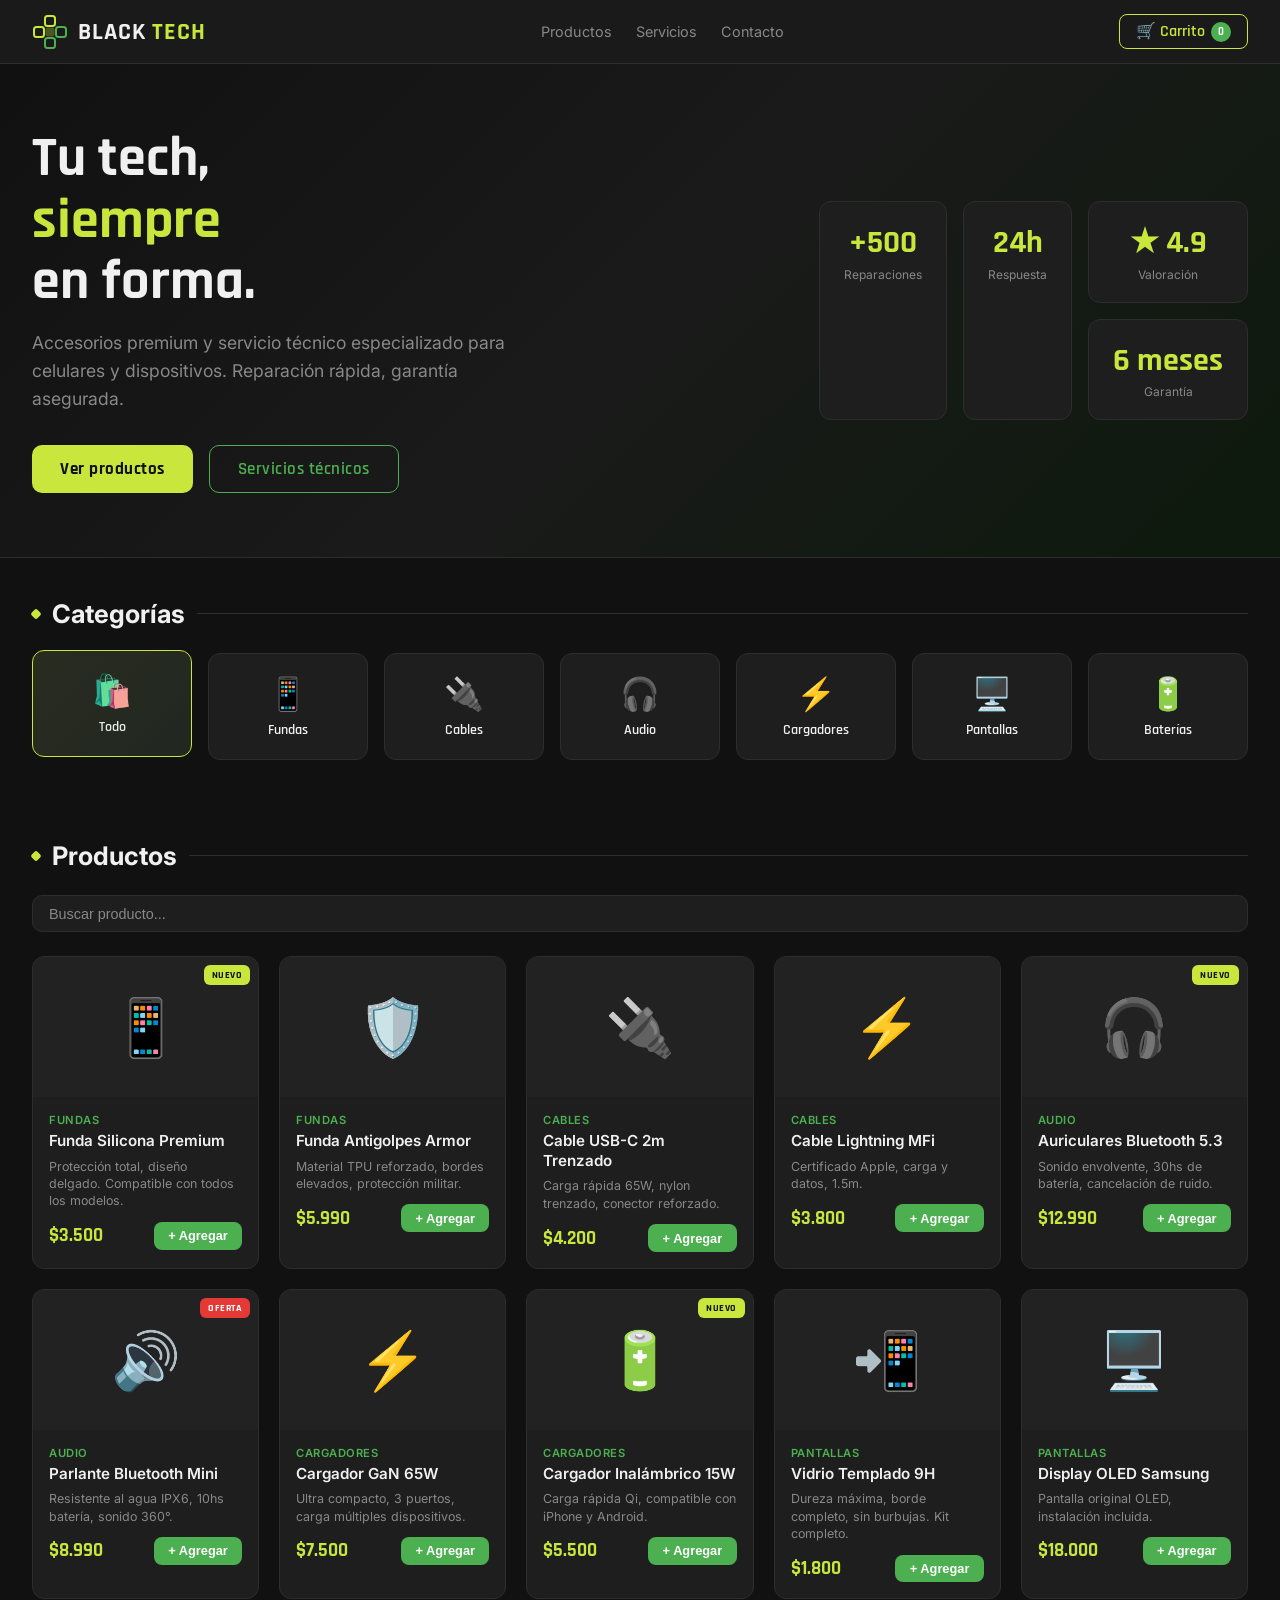
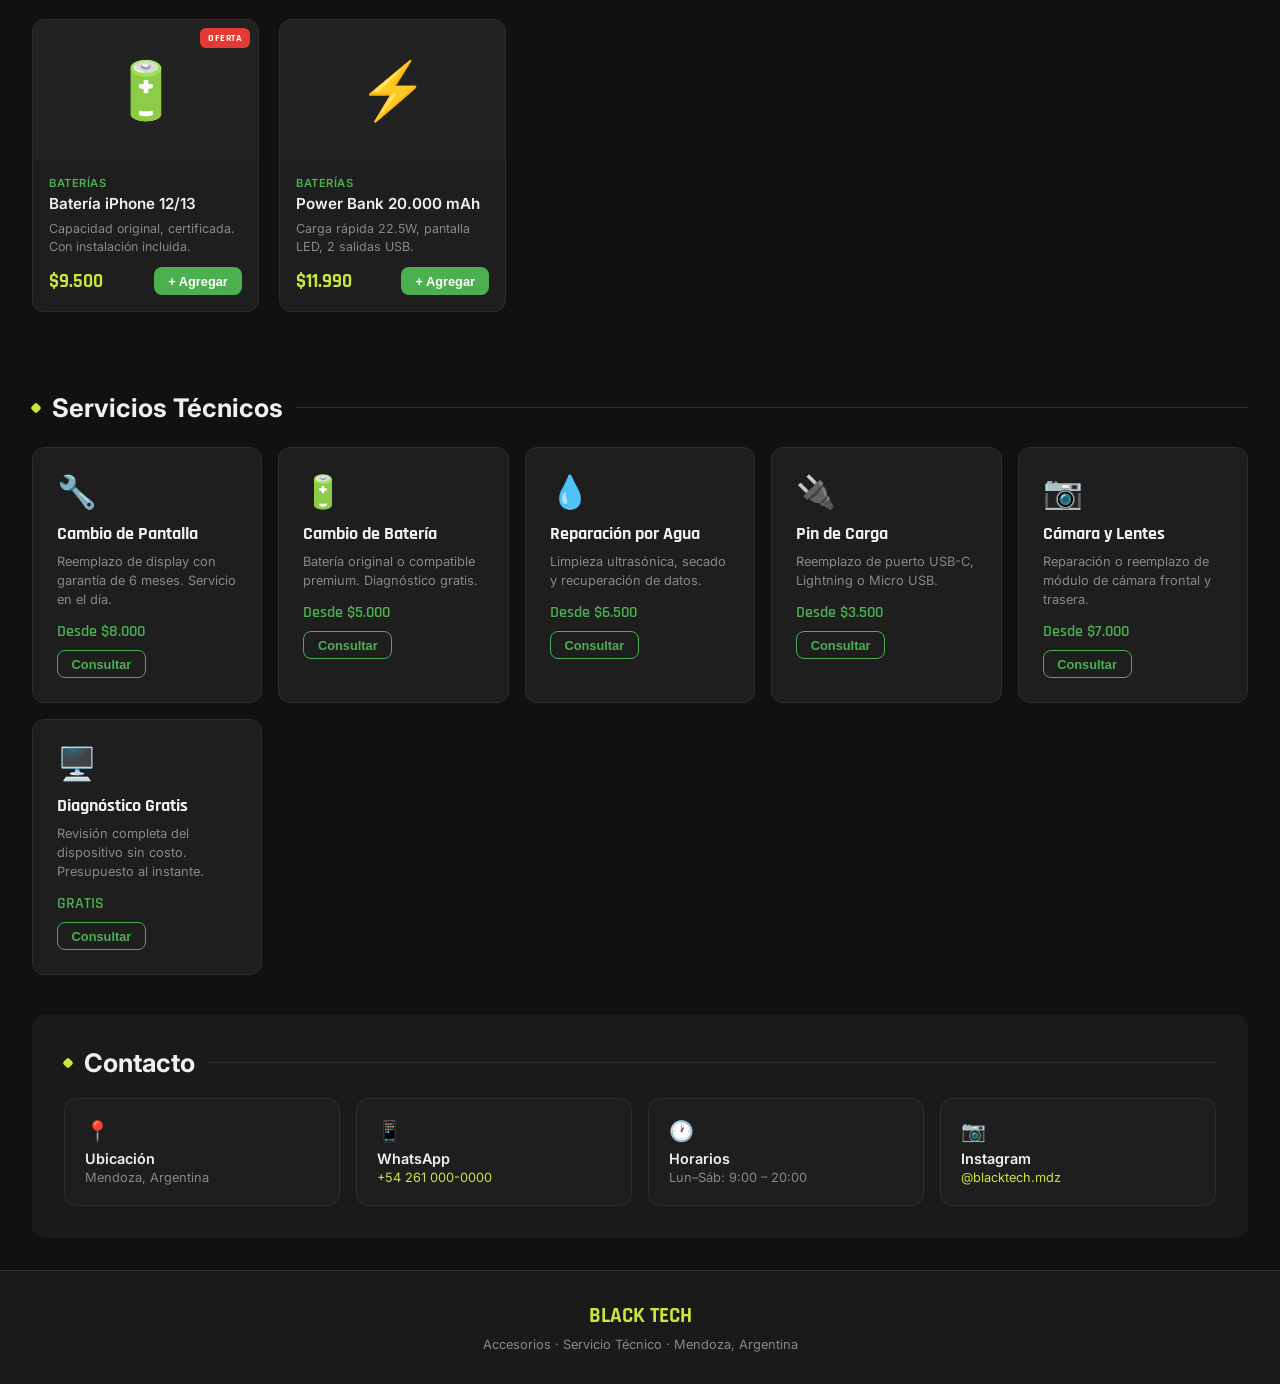
==== blacktech/index.html @ e114f846 "Add files via upload" ====
<!DOCTYPE html>
<html lang="es">
<head>
<meta charset="UTF-8">
<meta name="viewport" content="width=device-width, initial-scale=1.0">
<title>Black Tech</title>
<link href="https://fonts.googleapis.com/css2?family=Rajdhani:wght@500;600;700&family=Inter:wght@400;500;600&display=swap" rel="stylesheet">
<style>
  *{margin:0;padding:0;box-sizing:border-box}
  :root{
    --bg:#111111;
    --bg2:#1a1a1a;
    --bg3:#222222;
    --card:#1e1e1e;
    --border:#2d2d2d;
    --y:#c8e63c;
    --g:#4caf50;
    --gd:#2e7d32;
    --text:#f0f0f0;
    --muted:#888;
    --radius:12px;
  }
  body{background:var(--bg);color:var(--text);font-family:'Inter',sans-serif;min-height:100vh}
  h1,h2,h3,.logo-text{font-family:'Rajdhani',sans-serif}

  /* NAV */
  nav{background:var(--bg2);border-bottom:1px solid var(--border);padding:0 2rem;display:flex;align-items:center;justify-content:space-between;height:64px;position:sticky;top:0;z-index:100}
  .logo{display:flex;align-items:center;gap:10px}
  .logo-icon{width:36px;height:36px}
  .logo-text{font-size:1.5rem;font-weight:700;letter-spacing:1px}
  .logo-text span:first-child{color:var(--text)}
  .logo-text span:last-child{color:var(--y)}
  .nav-links{display:flex;gap:1.5rem}
  .nav-links a{color:var(--muted);text-decoration:none;font-size:.9rem;cursor:pointer;transition:.2s}
  .nav-links a:hover{color:var(--y)}
  .cart-btn{background:none;border:1.5px solid var(--y);color:var(--y);padding:.4rem 1rem;border-radius:8px;cursor:pointer;font-family:'Rajdhani',sans-serif;font-size:1rem;font-weight:600;display:flex;align-items:center;gap:6px;transition:.2s}
  .cart-btn:hover{background:var(--y);color:#111}
  .cart-count{background:var(--g);color:#fff;border-radius:50%;width:20px;height:20px;font-size:.7rem;display:inline-flex;align-items:center;justify-content:center;font-weight:700}

  /* HERO */
  .hero{background:linear-gradient(135deg,#111 0%,#1a1a1a 50%,#0d1a0d 100%);padding:4rem 2rem;display:flex;align-items:center;justify-content:space-between;gap:2rem;border-bottom:1px solid var(--border)}
  .hero-text h1{font-size:3.5rem;font-weight:700;line-height:1.1;margin-bottom:1rem}
  .hero-text h1 .accent{color:var(--y)}
  .hero-text p{color:var(--muted);font-size:1.1rem;max-width:480px;line-height:1.6;margin-bottom:2rem}
  .hero-btns{display:flex;gap:1rem;flex-wrap:wrap}
  .btn-primary{background:var(--y);color:#111;border:none;padding:.75rem 1.75rem;border-radius:10px;font-family:'Rajdhani',sans-serif;font-size:1.05rem;font-weight:700;cursor:pointer;transition:.2s;letter-spacing:.5px}
  .btn-primary:hover{background:#d4f040;transform:translateY(-2px)}
  .btn-secondary{background:none;border:1.5px solid var(--g);color:var(--g);padding:.75rem 1.75rem;border-radius:10px;font-family:'Rajdhani',sans-serif;font-size:1.05rem;font-weight:600;cursor:pointer;transition:.2s;letter-spacing:.5px}
  .btn-secondary:hover{background:var(--g);color:#fff}
  .hero-visual{display:flex;gap:1rem;flex-shrink:0}
  .hero-stat{background:var(--card);border:1px solid var(--border);border-radius:var(--radius);padding:1.25rem 1.5rem;text-align:center}
  .hero-stat .num{font-family:'Rajdhani',sans-serif;font-size:2rem;font-weight:700;color:var(--y)}
  .hero-stat .lbl{font-size:.75rem;color:var(--muted);margin-top:.2rem}

  /* CATS */
  .section{padding:2.5rem 2rem}
  .section-title{font-size:1.6rem;font-weight:700;margin-bottom:1.5rem;display:flex;align-items:center;gap:.75rem}
  .section-title::after{content:'';flex:1;height:1px;background:var(--border)}
  .section-title .dot{width:8px;height:8px;background:var(--y);border-radius:2px;transform:rotate(45deg);flex-shrink:0}
  .cats{display:grid;grid-template-columns:repeat(auto-fit,minmax(140px,1fr));gap:1rem}
  .cat-card{background:var(--card);border:1px solid var(--border);border-radius:var(--radius);padding:1.25rem 1rem;text-align:center;cursor:pointer;transition:.2s;position:relative;overflow:hidden}
  .cat-card::before{content:'';position:absolute;inset:0;background:linear-gradient(135deg,#c8e63c11,#4caf5011);opacity:0;transition:.3s}
  .cat-card:hover::before,.cat-card.active::before{opacity:1}
  .cat-card:hover,.cat-card.active{border-color:var(--y);transform:translateY(-3px)}
  .cat-card.active{border-color:var(--y)}
  .cat-icon{font-size:2rem;margin-bottom:.5rem}
  .cat-card h3{font-size:.9rem;font-weight:600;color:var(--text)}
  .cat-card p{font-size:.75rem;color:var(--muted);margin-top:.2rem}

  /* PRODUCTS */
  .products-grid{display:grid;grid-template-columns:repeat(auto-fill,minmax(220px,1fr));gap:1.25rem}
  .prod-card{background:var(--card);border:1px solid var(--border);border-radius:var(--radius);overflow:hidden;transition:.2s;position:relative}
  .prod-card:hover{border-color:var(--g);transform:translateY(-4px)}
  .prod-img{height:140px;display:flex;align-items:center;justify-content:center;font-size:3.5rem;background:var(--bg3);position:relative}
  .badge{position:absolute;top:8px;right:8px;font-size:.65rem;font-weight:700;padding:3px 8px;border-radius:6px;font-family:'Rajdhani',sans-serif;letter-spacing:.5px}
  .badge-new{background:var(--y);color:#111}
  .badge-sale{background:#e53935;color:#fff}
  .prod-body{padding:1rem}
  .prod-cat{font-size:.7rem;color:var(--g);font-weight:600;letter-spacing:.5px;text-transform:uppercase;margin-bottom:.25rem}
  .prod-name{font-size:.95rem;font-weight:600;color:var(--text);margin-bottom:.4rem;line-height:1.3}
  .prod-desc{font-size:.78rem;color:var(--muted);margin-bottom:.75rem;line-height:1.4}
  .prod-footer{display:flex;align-items:center;justify-content:space-between}
  .prod-price{font-family:'Rajdhani',sans-serif;font-size:1.2rem;font-weight:700;color:var(--y)}
  .add-btn{background:var(--g);color:#fff;border:none;padding:.4rem .9rem;border-radius:8px;cursor:pointer;font-size:.8rem;font-weight:600;transition:.2s}
  .add-btn:hover{background:#43a047;transform:scale(1.05)}
  .add-btn:active{transform:scale(.97)}

  /* SERVICES */
  .services{display:grid;grid-template-columns:repeat(auto-fit,minmax(220px,1fr));gap:1rem}
  .svc-card{background:var(--card);border:1px solid var(--border);border-radius:var(--radius);padding:1.5rem;transition:.2s;cursor:pointer}
  .svc-card:hover{border-color:var(--y)}
  .svc-icon{font-size:2rem;margin-bottom:.75rem}
  .svc-card h3{font-family:'Rajdhani',sans-serif;font-size:1.1rem;font-weight:700;margin-bottom:.4rem}
  .svc-card p{font-size:.8rem;color:var(--muted);line-height:1.5;margin-bottom:.75rem}
  .svc-price{font-family:'Rajdhani',sans-serif;font-size:1rem;color:var(--g);font-weight:600}
  .svc-btn{background:none;border:1px solid var(--g);color:var(--g);padding:.35rem .85rem;border-radius:8px;cursor:pointer;font-size:.8rem;font-weight:600;transition:.2s;margin-top:.5rem}
  .svc-btn:hover{background:var(--g);color:#fff}

  /* CART OVERLAY */
  .cart-overlay{position:fixed;inset:0;background:rgba(0,0,0,.7);z-index:200;display:none;align-items:flex-start;justify-content:flex-end}
  .cart-overlay.open{display:flex}
  .cart-panel{background:var(--bg2);width:380px;height:100vh;overflow-y:auto;padding:1.5rem;border-left:1px solid var(--border);display:flex;flex-direction:column}
  .cart-header{display:flex;align-items:center;justify-content:space-between;margin-bottom:1.5rem}
  .cart-header h2{font-size:1.4rem;font-weight:700}
  .close-btn{background:none;border:none;color:var(--muted);cursor:pointer;font-size:1.5rem;line-height:1;transition:.2s}
  .close-btn:hover{color:var(--text)}
  .cart-items{flex:1}
  .cart-item{display:flex;gap:1rem;padding:.75rem 0;border-bottom:1px solid var(--border);align-items:center}
  .ci-icon{font-size:2rem;width:48px;text-align:center}
  .ci-info{flex:1}
  .ci-name{font-size:.9rem;font-weight:600;margin-bottom:.2rem}
  .ci-price{font-size:.8rem;color:var(--y)}
  .ci-qty{display:flex;align-items:center;gap:.5rem;margin-top:.4rem}
  .qty-btn{background:var(--bg3);border:1px solid var(--border);color:var(--text);width:24px;height:24px;border-radius:6px;cursor:pointer;font-size:1rem;display:flex;align-items:center;justify-content:center;transition:.2s}
  .qty-btn:hover{border-color:var(--y);color:var(--y)}
  .qty-num{font-size:.85rem;min-width:20px;text-align:center}
  .ci-remove{background:none;border:none;color:#e53935;cursor:pointer;font-size:1rem;padding:.25rem}
  .ci-remove:hover{color:#ff5252}
  .cart-total{padding:1rem 0;border-top:1px solid var(--border);margin-top:1rem}
  .total-row{display:flex;justify-content:space-between;margin-bottom:.5rem;font-size:.9rem}
  .total-row.big{font-family:'Rajdhani',sans-serif;font-size:1.3rem;font-weight:700;color:var(--y)}
  .checkout-btn{width:100%;background:var(--y);color:#111;border:none;padding:.85rem;border-radius:10px;font-family:'Rajdhani',sans-serif;font-size:1.1rem;font-weight:700;cursor:pointer;margin-top:1rem;transition:.2s;letter-spacing:.5px}
  .checkout-btn:hover{background:#d4f040}
  .empty-cart{text-align:center;color:var(--muted);padding:3rem 0;font-size:.9rem}
  .empty-cart .em-icon{font-size:3rem;margin-bottom:.75rem}

  /* TOAST */
  .toast{position:fixed;bottom:2rem;left:50%;transform:translateX(-50%) translateY(100px);background:var(--g);color:#fff;padding:.6rem 1.5rem;border-radius:10px;font-size:.9rem;font-weight:600;z-index:300;transition:.4s;opacity:0}
  .toast.show{transform:translateX(-50%) translateY(0);opacity:1}

  /* SEARCH */
  .search-bar{display:flex;gap:.75rem;margin-bottom:1.5rem}
  .search-bar input{flex:1;background:var(--card);border:1px solid var(--border);color:var(--text);padding:.6rem 1rem;border-radius:10px;font-size:.9rem;outline:none;transition:.2s}
  .search-bar input:focus{border-color:var(--g)}
  .search-bar input::placeholder{color:var(--muted)}

  /* FOOTER */
  footer{background:var(--bg2);border-top:1px solid var(--border);padding:2rem;text-align:center;color:var(--muted);font-size:.8rem}
  footer .f-logo{font-family:'Rajdhani',sans-serif;font-size:1.3rem;font-weight:700;color:var(--y);margin-bottom:.5rem}
</style>
</head>
<body>

<nav>
  <div class="logo">
    <svg class="logo-icon" viewBox="0 0 36 36" fill="none">
      <rect x="13" y="2" width="10" height="10" rx="2.5" fill="none" stroke="#c8e63c" stroke-width="2"/>
      <rect x="24" y="13" width="10" height="10" rx="2.5" fill="none" stroke="#4caf50" stroke-width="2"/>
      <rect x="13" y="24" width="10" height="10" rx="2.5" fill="none" stroke="#4caf50" stroke-width="2"/>
      <rect x="2" y="13" width="10" height="10" rx="2.5" fill="none" stroke="#c8e63c" stroke-width="2"/>
      <rect x="13.5" y="13.5" width="9" height="9" rx="2" fill="#c8e63c" opacity=".3"/>
    </svg>
    <div class="logo-text"><span>BLACK </span><span>TECH</span></div>
  </div>
  <div class="nav-links">
    <a onclick="scrollToSection('products')">Productos</a>
    <a onclick="scrollToSection('services')">Servicios</a>
    <a onclick="scrollToSection('contact')">Contacto</a>
  </div>
  <button class="cart-btn" onclick="toggleCart()">
    🛒 Carrito <span class="cart-count" id="cartCount">0</span>
  </button>
</nav>

<!-- HERO -->
<div class="hero">
  <div class="hero-text">
    <h1>Tu tech,<br><span class="accent">siempre</span><br>en forma.</h1>
    <p>Accesorios premium y servicio técnico especializado para celulares y dispositivos. Reparación rápida, garantía asegurada.</p>
    <div class="hero-btns">
      <button class="btn-primary" onclick="scrollToSection('products')">Ver productos</button>
      <button class="btn-secondary" onclick="scrollToSection('services')">Servicios técnicos</button>
    </div>
  </div>
  <div class="hero-visual">
    <div class="hero-stat"><div class="num">+500</div><div class="lbl">Reparaciones</div></div>
    <div class="hero-stat"><div class="num">24h</div><div class="lbl">Respuesta</div></div>
    <div style="display:flex;flex-direction:column;gap:1rem">
      <div class="hero-stat"><div class="num">★ 4.9</div><div class="lbl">Valoración</div></div>
      <div class="hero-stat"><div class="num">6 meses</div><div class="lbl">Garantía</div></div>
    </div>
  </div>
</div>

<!-- CATEGORÍAS -->
<div class="section">
  <div class="section-title"><span class="dot"></span> Categorías</div>
  <div class="cats" id="catGrid"></div>
</div>

<!-- PRODUCTOS -->
<div class="section" id="products">
  <div class="section-title"><span class="dot"></span> Productos</div>
  <div class="search-bar">
    <input type="text" id="searchInput" placeholder="Buscar producto..." oninput="renderProducts()">
  </div>
  <div class="products-grid" id="productGrid"></div>
</div>

<!-- SERVICIOS -->
<div class="section" id="services">
  <div class="section-title"><span class="dot"></span> Servicios Técnicos</div>
  <div class="services" id="serviceGrid"></div>
</div>

<!-- CONTACTO -->
<div class="section" id="contact" style="background:var(--bg2);border-radius:var(--radius);padding:2rem;margin:0 2rem 2rem">
  <div class="section-title" style="margin-bottom:1.25rem"><span class="dot"></span> Contacto</div>
  <div style="display:grid;grid-template-columns:repeat(auto-fit,minmax(180px,1fr));gap:1rem">
    <div class="hero-stat" style="text-align:left;padding:1.25rem">
      <div style="font-size:1.25rem;margin-bottom:.4rem">📍</div>
      <div style="font-weight:600;font-size:.9rem">Ubicación</div>
      <div style="color:var(--muted);font-size:.8rem;margin-top:.2rem">Mendoza, Argentina</div>
    </div>
    <div class="hero-stat" style="text-align:left;padding:1.25rem">
      <div style="font-size:1.25rem;margin-bottom:.4rem">📱</div>
      <div style="font-weight:600;font-size:.9rem">WhatsApp</div>
      <div style="color:var(--y);font-size:.8rem;margin-top:.2rem">+54 261 000-0000</div>
    </div>
    <div class="hero-stat" style="text-align:left;padding:1.25rem">
      <div style="font-size:1.25rem;margin-bottom:.4rem">🕐</div>
      <div style="font-weight:600;font-size:.9rem">Horarios</div>
      <div style="color:var(--muted);font-size:.8rem;margin-top:.2rem">Lun–Sáb: 9:00 – 20:00</div>
    </div>
    <div class="hero-stat" style="text-align:left;padding:1.25rem">
      <div style="font-size:1.25rem;margin-bottom:.4rem">📷</div>
      <div style="font-weight:600;font-size:.9rem">Instagram</div>
      <div style="color:var(--y);font-size:.8rem;margin-top:.2rem">@blacktech.mdz</div>
    </div>
  </div>
</div>

<footer id="contact">
  <div class="f-logo">BLACK TECH</div>
  <p>Accesorios · Servicio Técnico · Mendoza, Argentina</p>
</footer>

<!-- CARRITO -->
<div class="cart-overlay" id="cartOverlay" onclick="closeCartOutside(event)">
  <div class="cart-panel" id="cartPanel">
    <div class="cart-header">
      <h2>🛒 Carrito</h2>
      <button class="close-btn" onclick="toggleCart()">✕</button>
    </div>
    <div class="cart-items" id="cartItems"></div>
    <div class="cart-total" id="cartTotal"></div>
  </div>
</div>

<!-- TOAST -->
<div class="toast" id="toast"></div>

<script>
const categories=[
  {id:'all',icon:'🛍️',name:'Todo',count:''},
  {id:'cases',icon:'📱',name:'Fundas',count:''},
  {id:'cables',icon:'🔌',name:'Cables',count:''},
  {id:'audio',icon:'🎧',name:'Audio',count:''},
  {id:'cargadores',icon:'⚡',name:'Cargadores',count:''},
  {id:'pantallas',icon:'🖥️',name:'Pantallas',count:''},
  {id:'baterias',icon:'🔋',name:'Baterías',count:''},
];

const products=[
  {id:1,cat:'cases',icon:'📱',name:'Funda Silicona Premium',desc:'Protección total, diseño delgado. Compatible con todos los modelos.',price:3500,badge:'new'},
  {id:2,cat:'cases',icon:'🛡️',name:'Funda Antigolpes Armor',desc:'Material TPU reforzado, bordes elevados, protección militar.',price:5990,badge:''},
  {id:3,cat:'cables',icon:'🔌',name:'Cable USB-C 2m Trenzado',desc:'Carga rápida 65W, nylon trenzado, conector reforzado.',price:4200,badge:''},
  {id:4,cat:'cables',icon:'⚡',name:'Cable Lightning MFi',desc:'Certificado Apple, carga y datos, 1.5m.',price:3800,badge:''},
  {id:5,cat:'audio',icon:'🎧',name:'Auriculares Bluetooth 5.3',desc:'Sonido envolvente, 30hs de batería, cancelación de ruido.',price:12990,badge:'new'},
  {id:6,cat:'audio',icon:'🔊',name:'Parlante Bluetooth Mini',desc:'Resistente al agua IPX6, 10hs batería, sonido 360°.',price:8990,badge:'sale'},
  {id:7,cat:'cargadores',icon:'⚡',name:'Cargador GaN 65W',desc:'Ultra compacto, 3 puertos, carga múltiples dispositivos.',price:7500,badge:''},
  {id:8,cat:'cargadores',icon:'🔋',name:'Cargador Inalámbrico 15W',desc:'Carga rápida Qi, compatible con iPhone y Android.',price:5500,badge:'new'},
  {id:9,cat:'pantallas',icon:'📲',name:'Vidrio Templado 9H',desc:'Dureza máxima, borde completo, sin burbujas. Kit completo.',price:1800,badge:''},
  {id:10,cat:'pantallas',icon:'🖥️',name:'Display OLED Samsung',desc:'Pantalla original OLED, instalación incluida.',price:18000,badge:''},
  {id:11,cat:'baterias',icon:'🔋',name:'Batería iPhone 12/13',desc:'Capacidad original, certificada. Con instalación incluida.',price:9500,badge:'sale'},
  {id:12,cat:'baterias',icon:'⚡',name:'Power Bank 20.000 mAh',desc:'Carga rápida 22.5W, pantalla LED, 2 salidas USB.',price:11990,badge:''},
];

const services=[
  {icon:'🔧',name:'Cambio de Pantalla',desc:'Reemplazo de display con garantía de 6 meses. Servicio en el día.',price:'Desde $8.000'},
  {icon:'🔋',name:'Cambio de Batería',desc:'Batería original o compatible premium. Diagnóstico gratis.',price:'Desde $5.000'},
  {icon:'💧',name:'Reparación por Agua',desc:'Limpieza ultrasónica, secado y recuperación de datos.',price:'Desde $6.500'},
  {icon:'🔌',name:'Pin de Carga',desc:'Reemplazo de puerto USB-C, Lightning o Micro USB.',price:'Desde $3.500'},
  {icon:'📷',name:'Cámara y Lentes',desc:'Reparación o reemplazo de módulo de cámara frontal y trasera.',price:'Desde $7.000'},
  {icon:'🖥️',name:'Diagnóstico Gratis',desc:'Revisión completa del dispositivo sin costo. Presupuesto al instante.',price:'GRATIS'},
];

let cart=[];
let activeCat='all';

function renderCats(){
  const g=document.getElementById('catGrid');
  g.innerHTML=categories.map(c=>`
    <div class="cat-card${c.id===activeCat?' active':''}" onclick="filterCat('${c.id}')">
      <div class="cat-icon">${c.icon}</div>
      <h3>${c.name}</h3>
    </div>
  `).join('');
}

function filterCat(id){
  activeCat=id;
  renderCats();
  renderProducts();
}

function renderProducts(){
  const q=document.getElementById('searchInput').value.toLowerCase();
  const filtered=products.filter(p=>{
    const matchCat=activeCat==='all'||p.cat===activeCat;
    const matchQ=p.name.toLowerCase().includes(q)||p.desc.toLowerCase().includes(q);
    return matchCat&&matchQ;
  });
  const g=document.getElementById('productGrid');
  if(!filtered.length){g.innerHTML='<p style="color:var(--muted);grid-column:1/-1;padding:2rem 0">No se encontraron productos.</p>';return;}
  g.innerHTML=filtered.map(p=>`
    <div class="prod-card">
      <div class="prod-img">
        ${p.icon}
        ${p.badge?`<span class="badge badge-${p.badge}">${p.badge==='new'?'NUEVO':'OFERTA'}</span>`:''}
      </div>
      <div class="prod-body">
        <div class="prod-cat">${categories.find(c=>c.id===p.cat)?.name||''}</div>
        <div class="prod-name">${p.name}</div>
        <div class="prod-desc">${p.desc}</div>
        <div class="prod-footer">
          <div class="prod-price">$${p.price.toLocaleString('es-AR')}</div>
          <button class="add-btn" onclick="addToCart(${p.id})">+ Agregar</button>
        </div>
      </div>
    </div>
  `).join('');
}

function renderServices(){
  const g=document.getElementById('serviceGrid');
  g.innerHTML=services.map(s=>`
    <div class="svc-card">
      <div class="svc-icon">${s.icon}</div>
      <h3>${s.name}</h3>
      <p>${s.desc}</p>
      <div class="svc-price">${s.price}</div>
      <button class="svc-btn" onclick="showToast('¡Consultá por WhatsApp!')">Consultar</button>
    </div>
  `).join('');
}

function addToCart(id){
  const p=products.find(x=>x.id===id);
  const ex=cart.find(x=>x.id===id);
  if(ex){ex.qty++;}else{cart.push({...p,qty:1});}
  updateCartUI();
  showToast('✔ '+p.name+' agregado');
}

function removeFromCart(id){
  cart=cart.filter(x=>x.id!==id);
  updateCartUI();
  renderCartPanel();
}

function changeQty(id,d){
  const item=cart.find(x=>x.id===id);
  if(!item)return;
  item.qty+=d;
  if(item.qty<=0)removeFromCart(id);
  else{updateCartUI();renderCartPanel();}
}

function updateCartUI(){
  const total=cart.reduce((a,x)=>a+x.qty,0);
  document.getElementById('cartCount').textContent=total;
}

function renderCartPanel(){
  const ci=document.getElementById('cartItems');
  const ct=document.getElementById('cartTotal');
  if(!cart.length){
    ci.innerHTML='<div class="empty-cart"><div class="em-icon">🛒</div>El carrito está vacío</div>';
    ct.innerHTML='';
    return;
  }
  ci.innerHTML=cart.map(x=>`
    <div class="cart-item">
      <div class="ci-icon">${x.icon}</div>
      <div class="ci-info">
        <div class="ci-name">${x.name}</div>
        <div class="ci-price">$${x.price.toLocaleString('es-AR')}</div>
        <div class="ci-qty">
          <button class="qty-btn" onclick="changeQty(${x.id},-1)">−</button>
          <span class="qty-num">${x.qty}</span>
          <button class="qty-btn" onclick="changeQty(${x.id},1)">+</button>
        </div>
      </div>
      <button class="ci-remove" onclick="removeFromCart(${x.id})">🗑</button>
    </div>
  `).join('');
  const subtotal=cart.reduce((a,x)=>a+x.price*x.qty,0);
  ct.innerHTML=`
    <div class="total-row"><span>Subtotal</span><span>$${subtotal.toLocaleString('es-AR')}</span></div>
    <div class="total-row"><span>Envío</span><span style="color:var(--g)">A consultar</span></div>
    <div class="total-row big"><span>Total</span><span>$${subtotal.toLocaleString('es-AR')}</span></div>
    <button class="checkout-btn" onclick="showToast('¡Pedido enviado por WhatsApp! 📱')">Finalizar pedido →</button>
  `;
}

function toggleCart(){
  const o=document.getElementById('cartOverlay');
  o.classList.toggle('open');
  if(o.classList.contains('open'))renderCartPanel();
}

function closeCartOutside(e){
  if(e.target===document.getElementById('cartOverlay'))toggleCart();
}

let toastT;
function showToast(msg){
  const t=document.getElementById('toast');
  t.textContent=msg;
  t.classList.add('show');
  clearTimeout(toastT);
  toastT=setTimeout(()=>t.classList.remove('show'),2200);
}

function scrollToSection(id){
  document.getElementById(id)?.scrollIntoView({behavior:'smooth'});
}

renderCats();
renderProducts();
renderServices();
</script>
</body>
</html>
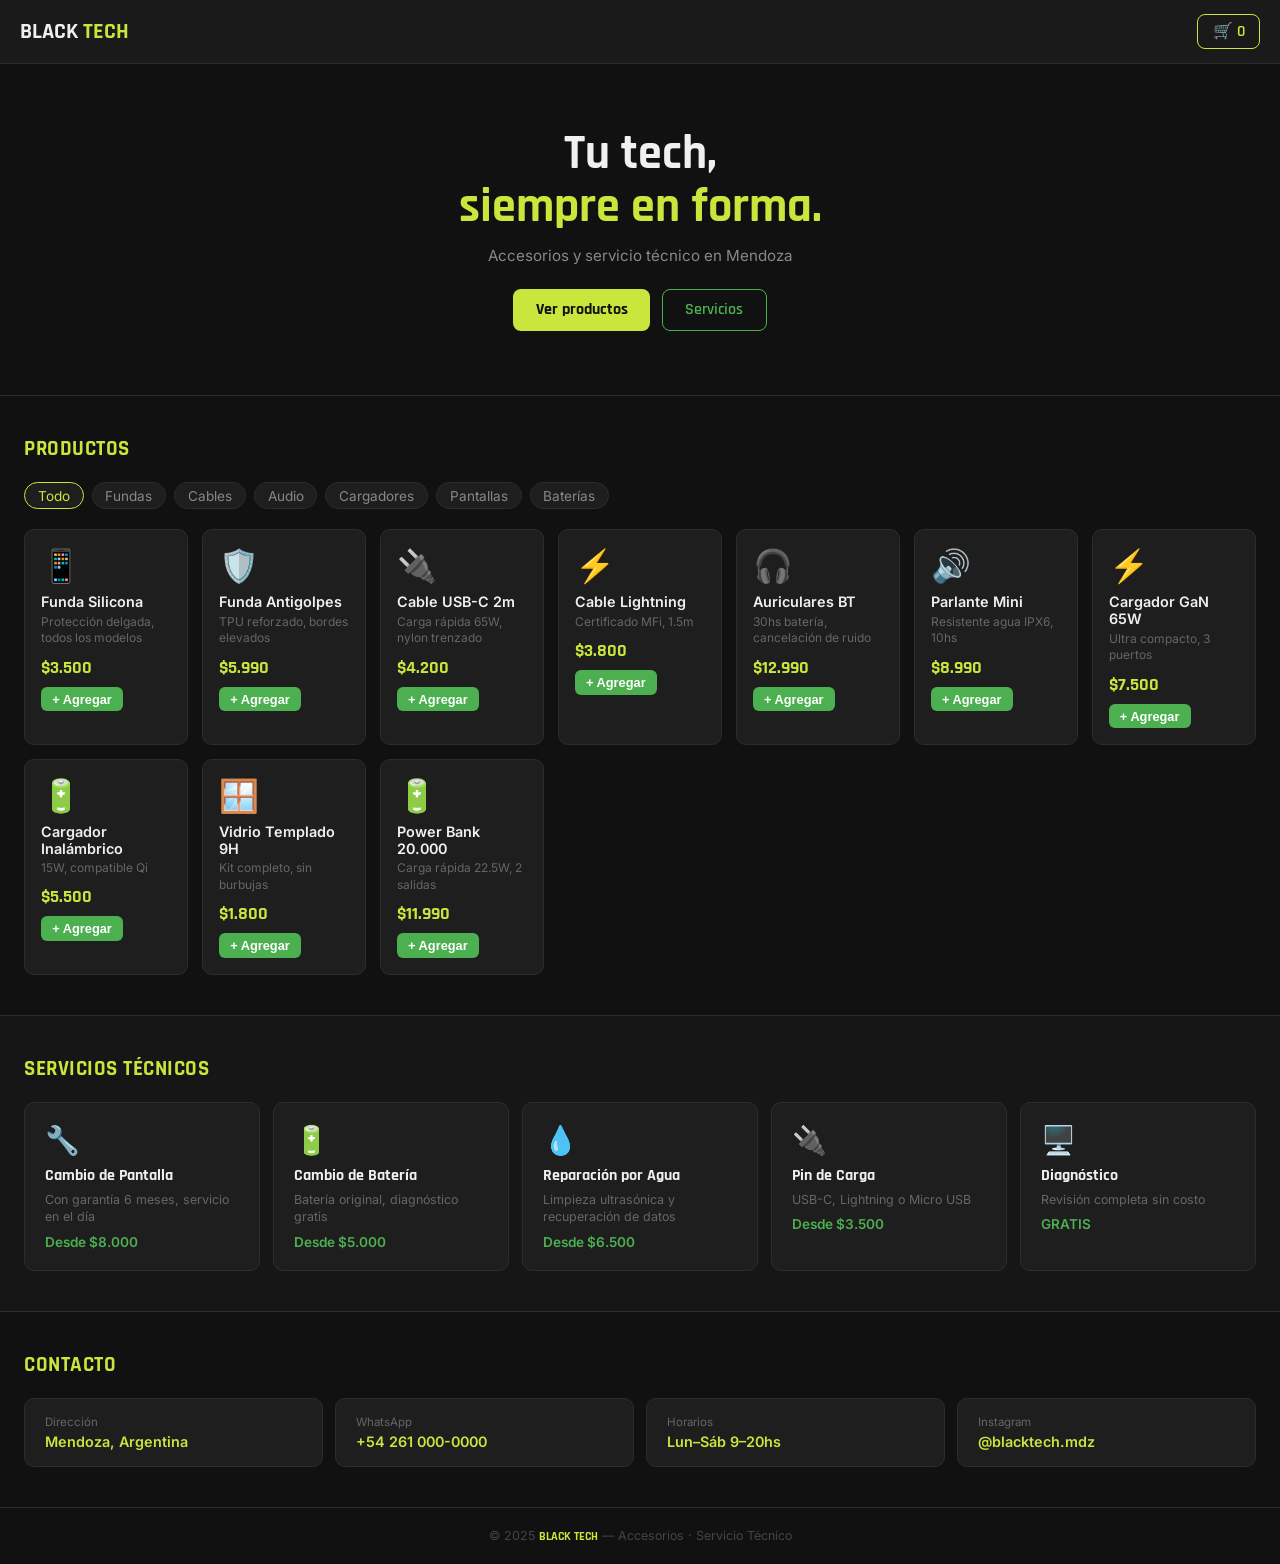
==== commit 28e3d115: "Add files via upload" ====
--- a/blacktech/index.html
+++ b/blacktech/index.html
@@ -3,433 +3,286 @@
 <head>
 <meta charset="UTF-8">
 <meta name="viewport" content="width=device-width, initial-scale=1.0">
-<title>Black Tech</title>
-<link href="https://fonts.googleapis.com/css2?family=Rajdhani:wght@500;600;700&family=Inter:wght@400;500;600&display=swap" rel="stylesheet">
+<link href="https://fonts.googleapis.com/css2?family=Rajdhani:wght@600;700&family=Inter:wght@400;500&display=swap" rel="stylesheet">
 <style>
-  *{margin:0;padding:0;box-sizing:border-box}
-  :root{
-    --bg:#111111;
-    --bg2:#1a1a1a;
-    --bg3:#222222;
-    --card:#1e1e1e;
-    --border:#2d2d2d;
-    --y:#c8e63c;
-    --g:#4caf50;
-    --gd:#2e7d32;
-    --text:#f0f0f0;
-    --muted:#888;
-    --radius:12px;
-  }
-  body{background:var(--bg);color:var(--text);font-family:'Inter',sans-serif;min-height:100vh}
-  h1,h2,h3,.logo-text{font-family:'Rajdhani',sans-serif}
-
-  /* NAV */
-  nav{background:var(--bg2);border-bottom:1px solid var(--border);padding:0 2rem;display:flex;align-items:center;justify-content:space-between;height:64px;position:sticky;top:0;z-index:100}
-  .logo{display:flex;align-items:center;gap:10px}
-  .logo-icon{width:36px;height:36px}
-  .logo-text{font-size:1.5rem;font-weight:700;letter-spacing:1px}
-  .logo-text span:first-child{color:var(--text)}
-  .logo-text span:last-child{color:var(--y)}
-  .nav-links{display:flex;gap:1.5rem}
-  .nav-links a{color:var(--muted);text-decoration:none;font-size:.9rem;cursor:pointer;transition:.2s}
-  .nav-links a:hover{color:var(--y)}
-  .cart-btn{background:none;border:1.5px solid var(--y);color:var(--y);padding:.4rem 1rem;border-radius:8px;cursor:pointer;font-family:'Rajdhani',sans-serif;font-size:1rem;font-weight:600;display:flex;align-items:center;gap:6px;transition:.2s}
-  .cart-btn:hover{background:var(--y);color:#111}
-  .cart-count{background:var(--g);color:#fff;border-radius:50%;width:20px;height:20px;font-size:.7rem;display:inline-flex;align-items:center;justify-content:center;font-weight:700}
-
-  /* HERO */
-  .hero{background:linear-gradient(135deg,#111 0%,#1a1a1a 50%,#0d1a0d 100%);padding:4rem 2rem;display:flex;align-items:center;justify-content:space-between;gap:2rem;border-bottom:1px solid var(--border)}
-  .hero-text h1{font-size:3.5rem;font-weight:700;line-height:1.1;margin-bottom:1rem}
-  .hero-text h1 .accent{color:var(--y)}
-  .hero-text p{color:var(--muted);font-size:1.1rem;max-width:480px;line-height:1.6;margin-bottom:2rem}
-  .hero-btns{display:flex;gap:1rem;flex-wrap:wrap}
-  .btn-primary{background:var(--y);color:#111;border:none;padding:.75rem 1.75rem;border-radius:10px;font-family:'Rajdhani',sans-serif;font-size:1.05rem;font-weight:700;cursor:pointer;transition:.2s;letter-spacing:.5px}
-  .btn-primary:hover{background:#d4f040;transform:translateY(-2px)}
-  .btn-secondary{background:none;border:1.5px solid var(--g);color:var(--g);padding:.75rem 1.75rem;border-radius:10px;font-family:'Rajdhani',sans-serif;font-size:1.05rem;font-weight:600;cursor:pointer;transition:.2s;letter-spacing:.5px}
-  .btn-secondary:hover{background:var(--g);color:#fff}
-  .hero-visual{display:flex;gap:1rem;flex-shrink:0}
-  .hero-stat{background:var(--card);border:1px solid var(--border);border-radius:var(--radius);padding:1.25rem 1.5rem;text-align:center}
-  .hero-stat .num{font-family:'Rajdhani',sans-serif;font-size:2rem;font-weight:700;color:var(--y)}
-  .hero-stat .lbl{font-size:.75rem;color:var(--muted);margin-top:.2rem}
-
-  /* CATS */
-  .section{padding:2.5rem 2rem}
-  .section-title{font-size:1.6rem;font-weight:700;margin-bottom:1.5rem;display:flex;align-items:center;gap:.75rem}
-  .section-title::after{content:'';flex:1;height:1px;background:var(--border)}
-  .section-title .dot{width:8px;height:8px;background:var(--y);border-radius:2px;transform:rotate(45deg);flex-shrink:0}
-  .cats{display:grid;grid-template-columns:repeat(auto-fit,minmax(140px,1fr));gap:1rem}
-  .cat-card{background:var(--card);border:1px solid var(--border);border-radius:var(--radius);padding:1.25rem 1rem;text-align:center;cursor:pointer;transition:.2s;position:relative;overflow:hidden}
-  .cat-card::before{content:'';position:absolute;inset:0;background:linear-gradient(135deg,#c8e63c11,#4caf5011);opacity:0;transition:.3s}
-  .cat-card:hover::before,.cat-card.active::before{opacity:1}
-  .cat-card:hover,.cat-card.active{border-color:var(--y);transform:translateY(-3px)}
-  .cat-card.active{border-color:var(--y)}
-  .cat-icon{font-size:2rem;margin-bottom:.5rem}
-  .cat-card h3{font-size:.9rem;font-weight:600;color:var(--text)}
-  .cat-card p{font-size:.75rem;color:var(--muted);margin-top:.2rem}
-
-  /* PRODUCTS */
-  .products-grid{display:grid;grid-template-columns:repeat(auto-fill,minmax(220px,1fr));gap:1.25rem}
-  .prod-card{background:var(--card);border:1px solid var(--border);border-radius:var(--radius);overflow:hidden;transition:.2s;position:relative}
-  .prod-card:hover{border-color:var(--g);transform:translateY(-4px)}
-  .prod-img{height:140px;display:flex;align-items:center;justify-content:center;font-size:3.5rem;background:var(--bg3);position:relative}
-  .badge{position:absolute;top:8px;right:8px;font-size:.65rem;font-weight:700;padding:3px 8px;border-radius:6px;font-family:'Rajdhani',sans-serif;letter-spacing:.5px}
-  .badge-new{background:var(--y);color:#111}
-  .badge-sale{background:#e53935;color:#fff}
-  .prod-body{padding:1rem}
-  .prod-cat{font-size:.7rem;color:var(--g);font-weight:600;letter-spacing:.5px;text-transform:uppercase;margin-bottom:.25rem}
-  .prod-name{font-size:.95rem;font-weight:600;color:var(--text);margin-bottom:.4rem;line-height:1.3}
-  .prod-desc{font-size:.78rem;color:var(--muted);margin-bottom:.75rem;line-height:1.4}
-  .prod-footer{display:flex;align-items:center;justify-content:space-between}
-  .prod-price{font-family:'Rajdhani',sans-serif;font-size:1.2rem;font-weight:700;color:var(--y)}
-  .add-btn{background:var(--g);color:#fff;border:none;padding:.4rem .9rem;border-radius:8px;cursor:pointer;font-size:.8rem;font-weight:600;transition:.2s}
-  .add-btn:hover{background:#43a047;transform:scale(1.05)}
-  .add-btn:active{transform:scale(.97)}
-
-  /* SERVICES */
-  .services{display:grid;grid-template-columns:repeat(auto-fit,minmax(220px,1fr));gap:1rem}
-  .svc-card{background:var(--card);border:1px solid var(--border);border-radius:var(--radius);padding:1.5rem;transition:.2s;cursor:pointer}
-  .svc-card:hover{border-color:var(--y)}
-  .svc-icon{font-size:2rem;margin-bottom:.75rem}
-  .svc-card h3{font-family:'Rajdhani',sans-serif;font-size:1.1rem;font-weight:700;margin-bottom:.4rem}
-  .svc-card p{font-size:.8rem;color:var(--muted);line-height:1.5;margin-bottom:.75rem}
-  .svc-price{font-family:'Rajdhani',sans-serif;font-size:1rem;color:var(--g);font-weight:600}
-  .svc-btn{background:none;border:1px solid var(--g);color:var(--g);padding:.35rem .85rem;border-radius:8px;cursor:pointer;font-size:.8rem;font-weight:600;transition:.2s;margin-top:.5rem}
-  .svc-btn:hover{background:var(--g);color:#fff}
-
-  /* CART OVERLAY */
-  .cart-overlay{position:fixed;inset:0;background:rgba(0,0,0,.7);z-index:200;display:none;align-items:flex-start;justify-content:flex-end}
-  .cart-overlay.open{display:flex}
-  .cart-panel{background:var(--bg2);width:380px;height:100vh;overflow-y:auto;padding:1.5rem;border-left:1px solid var(--border);display:flex;flex-direction:column}
-  .cart-header{display:flex;align-items:center;justify-content:space-between;margin-bottom:1.5rem}
-  .cart-header h2{font-size:1.4rem;font-weight:700}
-  .close-btn{background:none;border:none;color:var(--muted);cursor:pointer;font-size:1.5rem;line-height:1;transition:.2s}
-  .close-btn:hover{color:var(--text)}
-  .cart-items{flex:1}
-  .cart-item{display:flex;gap:1rem;padding:.75rem 0;border-bottom:1px solid var(--border);align-items:center}
-  .ci-icon{font-size:2rem;width:48px;text-align:center}
-  .ci-info{flex:1}
-  .ci-name{font-size:.9rem;font-weight:600;margin-bottom:.2rem}
-  .ci-price{font-size:.8rem;color:var(--y)}
-  .ci-qty{display:flex;align-items:center;gap:.5rem;margin-top:.4rem}
-  .qty-btn{background:var(--bg3);border:1px solid var(--border);color:var(--text);width:24px;height:24px;border-radius:6px;cursor:pointer;font-size:1rem;display:flex;align-items:center;justify-content:center;transition:.2s}
-  .qty-btn:hover{border-color:var(--y);color:var(--y)}
-  .qty-num{font-size:.85rem;min-width:20px;text-align:center}
-  .ci-remove{background:none;border:none;color:#e53935;cursor:pointer;font-size:1rem;padding:.25rem}
-  .ci-remove:hover{color:#ff5252}
-  .cart-total{padding:1rem 0;border-top:1px solid var(--border);margin-top:1rem}
-  .total-row{display:flex;justify-content:space-between;margin-bottom:.5rem;font-size:.9rem}
-  .total-row.big{font-family:'Rajdhani',sans-serif;font-size:1.3rem;font-weight:700;color:var(--y)}
-  .checkout-btn{width:100%;background:var(--y);color:#111;border:none;padding:.85rem;border-radius:10px;font-family:'Rajdhani',sans-serif;font-size:1.1rem;font-weight:700;cursor:pointer;margin-top:1rem;transition:.2s;letter-spacing:.5px}
-  .checkout-btn:hover{background:#d4f040}
-  .empty-cart{text-align:center;color:var(--muted);padding:3rem 0;font-size:.9rem}
-  .empty-cart .em-icon{font-size:3rem;margin-bottom:.75rem}
-
-  /* TOAST */
-  .toast{position:fixed;bottom:2rem;left:50%;transform:translateX(-50%) translateY(100px);background:var(--g);color:#fff;padding:.6rem 1.5rem;border-radius:10px;font-size:.9rem;font-weight:600;z-index:300;transition:.4s;opacity:0}
-  .toast.show{transform:translateX(-50%) translateY(0);opacity:1}
-
-  /* SEARCH */
-  .search-bar{display:flex;gap:.75rem;margin-bottom:1.5rem}
-  .search-bar input{flex:1;background:var(--card);border:1px solid var(--border);color:var(--text);padding:.6rem 1rem;border-radius:10px;font-size:.9rem;outline:none;transition:.2s}
-  .search-bar input:focus{border-color:var(--g)}
-  .search-bar input::placeholder{color:var(--muted)}
-
-  /* FOOTER */
-  footer{background:var(--bg2);border-top:1px solid var(--border);padding:2rem;text-align:center;color:var(--muted);font-size:.8rem}
-  footer .f-logo{font-family:'Rajdhani',sans-serif;font-size:1.3rem;font-weight:700;color:var(--y);margin-bottom:.5rem}
+*{margin:0;padding:0;box-sizing:border-box}
+body{background:#111;color:#f0f0f0;font-family:'Inter',sans-serif;font-size:16px}
+
+/* NAV */
+nav{background:#1a1a1a;padding:.9rem 1.25rem;display:flex;align-items:center;justify-content:space-between;border-bottom:1px solid #2d2d2d;position:sticky;top:0;z-index:50}
+.logo{font-family:'Rajdhani',sans-serif;font-size:clamp(1.1rem,4vw,1.4rem);font-weight:700}
+.logo span{color:#c8e63c}
+.cart-btn{background:none;border:1.5px solid #c8e63c;color:#c8e63c;padding:.35rem .9rem;border-radius:8px;cursor:pointer;font-family:'Rajdhani',sans-serif;font-size:clamp(.85rem,3vw,1rem);font-weight:600;white-space:nowrap}
+.cart-btn:hover{background:#c8e63c;color:#111}
+
+/* HERO */
+.hero{padding:clamp(2rem,6vw,4rem) clamp(1rem,5vw,2rem);text-align:center;border-bottom:1px solid #2d2d2d}
+.hero h1{font-family:'Rajdhani',sans-serif;font-size:clamp(2rem,8vw,3rem);font-weight:700;line-height:1.1;margin-bottom:.75rem}
+.hero h1 span{color:#c8e63c}
+.hero p{color:#888;font-size:clamp(.85rem,3vw,.95rem);margin-bottom:1.5rem}
+.hero-btns{display:flex;gap:.75rem;justify-content:center;flex-wrap:wrap}
+.btn-y{background:#c8e63c;color:#111;border:none;padding:.6rem 1.4rem;border-radius:8px;font-family:'Rajdhani',sans-serif;font-size:clamp(.9rem,3vw,1rem);font-weight:700;cursor:pointer}
+.btn-y:hover{background:#d4f040}
+.btn-g{background:none;border:1.5px solid #4caf50;color:#4caf50;padding:.6rem 1.4rem;border-radius:8px;font-family:'Rajdhani',sans-serif;font-size:clamp(.9rem,3vw,1rem);font-weight:600;cursor:pointer}
+.btn-g:hover{background:#4caf50;color:#fff}
+
+/* SECTIONS */
+section{padding:clamp(1.5rem,5vw,2.5rem) clamp(1rem,5vw,1.5rem)}
+.sec-title{font-family:'Rajdhani',sans-serif;font-size:clamp(1rem,4vw,1.3rem);font-weight:700;color:#c8e63c;margin-bottom:1.25rem;letter-spacing:.5px}
+
+/* CATEGORÍAS */
+.cats{display:flex;gap:.5rem;flex-wrap:wrap;margin-bottom:1.25rem}
+.cat{background:#1e1e1e;border:1px solid #2d2d2d;color:#888;padding:.3rem .8rem;border-radius:20px;cursor:pointer;font-size:clamp(.75rem,2.5vw,.85rem);transition:.2s}
+.cat:hover,.cat.on{border-color:#c8e63c;color:#c8e63c}
+
+/* PRODUCTOS */
+.grid{display:grid;grid-template-columns:repeat(auto-fill,minmax(min(160px,100%),1fr));gap:.85rem}
+.card{background:#1e1e1e;border:1px solid #2d2d2d;border-radius:10px;padding:1rem;transition:.2s}
+.card:hover{border-color:#4caf50}
+.card-icon{font-size:clamp(1.75rem,5vw,2rem);margin-bottom:.5rem}
+.card-name{font-size:clamp(.82rem,2.5vw,.9rem);font-weight:600;margin-bottom:.2rem}
+.card-desc{font-size:clamp(.7rem,2vw,.75rem);color:#666;margin-bottom:.6rem;line-height:1.4}
+.card-foot{display:flex;align-items:center;justify-content:space-between;gap:.5rem;flex-wrap:wrap}
+.price{font-family:'Rajdhani',sans-serif;font-size:clamp(1rem,3vw,1.1rem);color:#c8e63c;font-weight:700}
+.add{background:#4caf50;color:#fff;border:none;padding:.3rem .7rem;border-radius:6px;cursor:pointer;font-size:clamp(.72rem,2vw,.8rem);font-weight:600;white-space:nowrap}
+.add:hover{background:#43a047}
+
+/* SERVICIOS */
+.svc-grid{display:grid;grid-template-columns:repeat(auto-fill,minmax(min(200px,100%),1fr));gap:.85rem}
+.svc{background:#1e1e1e;border:1px solid #2d2d2d;border-radius:10px;padding:1.25rem}
+.svc-icon{font-size:clamp(1.5rem,4vw,1.75rem);margin-bottom:.5rem}
+.svc h3{font-family:'Rajdhani',sans-serif;font-size:clamp(.9rem,3vw,1rem);font-weight:700;margin-bottom:.3rem}
+.svc p{font-size:clamp(.72rem,2vw,.78rem);color:#666;line-height:1.4;margin-bottom:.5rem}
+.svc-price{font-size:clamp(.8rem,2.5vw,.85rem);color:#4caf50;font-weight:600}
+
+/* CONTACTO */
+.contact-row{display:grid;grid-template-columns:repeat(auto-fit,minmax(min(140px,100%),1fr));gap:.75rem}
+.cinfo{background:#1e1e1e;border:1px solid #2d2d2d;border-radius:10px;padding:1rem 1.25rem}
+.ci-label{font-size:clamp(.65rem,2vw,.72rem);color:#666;margin-bottom:.25rem}
+.ci-val{font-size:clamp(.82rem,2.5vw,.9rem);font-weight:600;color:#c8e63c}
+
+/* FOOTER */
+footer{padding:1.25rem;text-align:center;border-top:1px solid #2d2d2d;color:#444;font-size:clamp(.7rem,2vw,.78rem)}
+footer strong{color:#c8e63c;font-family:'Rajdhani',sans-serif;font-weight:700}
+
+/* CARRITO OVERLAY */
+.cart-overlay{position:fixed;inset:0;background:rgba(0,0,0,.75);z-index:200;display:none}
+.cart-overlay.open{display:block}
+.cart-panel{position:absolute;right:0;top:0;bottom:0;width:min(320px,100vw);background:#1a1a1a;border-left:1px solid #2d2d2d;padding:1.25rem;overflow-y:auto;display:flex;flex-direction:column}
+.cart-head{display:flex;justify-content:space-between;align-items:center;margin-bottom:1.25rem}
+.cart-head h2{font-family:'Rajdhani',sans-serif;font-size:clamp(1rem,4vw,1.2rem)}
+.close{background:none;border:none;color:#888;cursor:pointer;font-size:1.3rem}
+.close:hover{color:#f0f0f0}
+.ci{display:flex;gap:.75rem;align-items:center;padding:.6rem 0;border-bottom:1px solid #2d2d2d}
+.ci-ico{font-size:1.4rem;width:32px;flex-shrink:0}
+.ci-info{flex:1;min-width:0}
+.ci-name{font-size:clamp(.78rem,2.5vw,.85rem);font-weight:600;white-space:nowrap;overflow:hidden;text-overflow:ellipsis}
+.ci-p{font-size:.75rem;color:#c8e63c}
+.ci-qty{display:flex;align-items:center;gap:.4rem;margin-top:.3rem}
+.qb{background:#222;border:1px solid #333;color:#f0f0f0;width:22px;height:22px;border-radius:5px;cursor:pointer;font-size:.9rem;display:flex;align-items:center;justify-content:center;flex-shrink:0}
+.qb:hover{border-color:#c8e63c}
+.ci-rm{background:none;border:none;color:#555;cursor:pointer;font-size:.9rem;padding:0 .2rem}
+.ci-rm:hover{color:#e53935}
+.cart-bot{margin-top:1rem;padding-top:1rem;border-top:1px solid #2d2d2d}
+.total{display:flex;justify-content:space-between;font-family:'Rajdhani',sans-serif;font-size:clamp(1rem,4vw,1.2rem);font-weight:700;margin-bottom:.75rem}
+.total span:last-child{color:#c8e63c}
+.chk{width:100%;background:#c8e63c;color:#111;border:none;padding:.7rem;border-radius:8px;font-family:'Rajdhani',sans-serif;font-size:clamp(.9rem,3vw,1rem);font-weight:700;cursor:pointer}
+.chk:hover{background:#d4f040}
+.empty{text-align:center;color:#555;padding:2rem 0;font-size:.85rem}
+
+/* TOAST */
+.toast{position:fixed;bottom:1.5rem;left:50%;transform:translateX(-50%) translateY(60px);background:#4caf50;color:#fff;padding:.5rem 1.25rem;border-radius:8px;font-size:clamp(.78rem,3vw,.85rem);font-weight:600;z-index:300;transition:.35s;opacity:0;white-space:nowrap}
+.toast.on{transform:translateX(-50%) translateY(0);opacity:1}
+
+/* MOBILE overrides */
+@media(max-width:480px){
+  .grid{grid-template-columns:1fr 1fr}
+  .svc-grid{grid-template-columns:1fr}
+  .contact-row{grid-template-columns:1fr 1fr}
+  .hero-btns{flex-direction:column;align-items:center}
+  .btn-y,.btn-g{width:100%;max-width:260px;text-align:center}
+}
+@media(max-width:320px){
+  .grid{grid-template-columns:1fr}
+  .contact-row{grid-template-columns:1fr}
+}
 </style>
 </head>
 <body>
 
 <nav>
-  <div class="logo">
-    <svg class="logo-icon" viewBox="0 0 36 36" fill="none">
-      <rect x="13" y="2" width="10" height="10" rx="2.5" fill="none" stroke="#c8e63c" stroke-width="2"/>
-      <rect x="24" y="13" width="10" height="10" rx="2.5" fill="none" stroke="#4caf50" stroke-width="2"/>
-      <rect x="13" y="24" width="10" height="10" rx="2.5" fill="none" stroke="#4caf50" stroke-width="2"/>
-      <rect x="2" y="13" width="10" height="10" rx="2.5" fill="none" stroke="#c8e63c" stroke-width="2"/>
-      <rect x="13.5" y="13.5" width="9" height="9" rx="2" fill="#c8e63c" opacity=".3"/>
-    </svg>
-    <div class="logo-text"><span>BLACK </span><span>TECH</span></div>
-  </div>
-  <div class="nav-links">
-    <a onclick="scrollToSection('products')">Productos</a>
-    <a onclick="scrollToSection('services')">Servicios</a>
-    <a onclick="scrollToSection('contact')">Contacto</a>
-  </div>
-  <button class="cart-btn" onclick="toggleCart()">
-    🛒 Carrito <span class="cart-count" id="cartCount">0</span>
-  </button>
+  <div class="logo">BLACK <span>TECH</span></div>
+  <button class="cart-btn" onclick="openCart()">🛒 <span id="cc">0</span></button>
 </nav>
 
-<!-- HERO -->
 <div class="hero">
-  <div class="hero-text">
-    <h1>Tu tech,<br><span class="accent">siempre</span><br>en forma.</h1>
-    <p>Accesorios premium y servicio técnico especializado para celulares y dispositivos. Reparación rápida, garantía asegurada.</p>
-    <div class="hero-btns">
-      <button class="btn-primary" onclick="scrollToSection('products')">Ver productos</button>
-      <button class="btn-secondary" onclick="scrollToSection('services')">Servicios técnicos</button>
-    </div>
-  </div>
-  <div class="hero-visual">
-    <div class="hero-stat"><div class="num">+500</div><div class="lbl">Reparaciones</div></div>
-    <div class="hero-stat"><div class="num">24h</div><div class="lbl">Respuesta</div></div>
-    <div style="display:flex;flex-direction:column;gap:1rem">
-      <div class="hero-stat"><div class="num">★ 4.9</div><div class="lbl">Valoración</div></div>
-      <div class="hero-stat"><div class="num">6 meses</div><div class="lbl">Garantía</div></div>
-    </div>
+  <h1>Tu tech,<br><span>siempre en forma.</span></h1>
+  <p>Accesorios y servicio técnico en Mendoza</p>
+  <div class="hero-btns">
+    <button class="btn-y" onclick="scroll2('prods')">Ver productos</button>
+    <button class="btn-g" onclick="scroll2('svcs')">Servicios</button>
   </div>
 </div>
 
-<!-- CATEGORÍAS -->
-<div class="section">
-  <div class="section-title"><span class="dot"></span> Categorías</div>
-  <div class="cats" id="catGrid"></div>
-</div>
-
-<!-- PRODUCTOS -->
-<div class="section" id="products">
-  <div class="section-title"><span class="dot"></span> Productos</div>
-  <div class="search-bar">
-    <input type="text" id="searchInput" placeholder="Buscar producto..." oninput="renderProducts()">
+<section id="prods">
+  <div class="sec-title">PRODUCTOS</div>
+  <div class="cats" id="cats"></div>
+  <div class="grid" id="grid"></div>
+</section>
+
+<section id="svcs" style="background:#161616;border-top:1px solid #2d2d2d;border-bottom:1px solid #2d2d2d">
+  <div class="sec-title">SERVICIOS TÉCNICOS</div>
+  <div class="svc-grid" id="svcs-grid"></div>
+</section>
+
+<section>
+  <div class="sec-title">CONTACTO</div>
+  <div class="contact-row">
+    <div class="cinfo"><div class="ci-label">Dirección</div><div class="ci-val">Mendoza, Argentina</div></div>
+    <div class="cinfo"><div class="ci-label">WhatsApp</div><div class="ci-val">+54 261 000-0000</div></div>
+    <div class="cinfo"><div class="ci-label">Horarios</div><div class="ci-val">Lun–Sáb 9–20hs</div></div>
+    <div class="cinfo"><div class="ci-label">Instagram</div><div class="ci-val">@blacktech.mdz</div></div>
   </div>
-  <div class="products-grid" id="productGrid"></div>
-</div>
-
-<!-- SERVICIOS -->
-<div class="section" id="services">
-  <div class="section-title"><span class="dot"></span> Servicios Técnicos</div>
-  <div class="services" id="serviceGrid"></div>
-</div>
-
-<!-- CONTACTO -->
-<div class="section" id="contact" style="background:var(--bg2);border-radius:var(--radius);padding:2rem;margin:0 2rem 2rem">
-  <div class="section-title" style="margin-bottom:1.25rem"><span class="dot"></span> Contacto</div>
-  <div style="display:grid;grid-template-columns:repeat(auto-fit,minmax(180px,1fr));gap:1rem">
-    <div class="hero-stat" style="text-align:left;padding:1.25rem">
-      <div style="font-size:1.25rem;margin-bottom:.4rem">📍</div>
-      <div style="font-weight:600;font-size:.9rem">Ubicación</div>
-      <div style="color:var(--muted);font-size:.8rem;margin-top:.2rem">Mendoza, Argentina</div>
-    </div>
-    <div class="hero-stat" style="text-align:left;padding:1.25rem">
-      <div style="font-size:1.25rem;margin-bottom:.4rem">📱</div>
-      <div style="font-weight:600;font-size:.9rem">WhatsApp</div>
-      <div style="color:var(--y);font-size:.8rem;margin-top:.2rem">+54 261 000-0000</div>
-    </div>
-    <div class="hero-stat" style="text-align:left;padding:1.25rem">
-      <div style="font-size:1.25rem;margin-bottom:.4rem">🕐</div>
-      <div style="font-weight:600;font-size:.9rem">Horarios</div>
-      <div style="color:var(--muted);font-size:.8rem;margin-top:.2rem">Lun–Sáb: 9:00 – 20:00</div>
-    </div>
-    <div class="hero-stat" style="text-align:left;padding:1.25rem">
-      <div style="font-size:1.25rem;margin-bottom:.4rem">📷</div>
-      <div style="font-weight:600;font-size:.9rem">Instagram</div>
-      <div style="color:var(--y);font-size:.8rem;margin-top:.2rem">@blacktech.mdz</div>
-    </div>
+</section>
+
+<footer>© 2025 <strong>BLACK TECH</strong> — Accesorios · Servicio Técnico</footer>
+
+<div class="cart-overlay" id="overlay" onclick="closeOut(event)">
+  <div class="cart-panel" id="panel">
+    <div class="cart-head">
+      <h2>🛒 Carrito</h2>
+      <button class="close" onclick="openCart()">✕</button>
+    </div>
+    <div id="citems" style="flex:1;overflow-y:auto"></div>
+    <div class="cart-bot" id="cbot"></div>
   </div>
 </div>
 
-<footer id="contact">
-  <div class="f-logo">BLACK TECH</div>
-  <p>Accesorios · Servicio Técnico · Mendoza, Argentina</p>
-</footer>
-
-<!-- CARRITO -->
-<div class="cart-overlay" id="cartOverlay" onclick="closeCartOutside(event)">
-  <div class="cart-panel" id="cartPanel">
-    <div class="cart-header">
-      <h2>🛒 Carrito</h2>
-      <button class="close-btn" onclick="toggleCart()">✕</button>
-    </div>
-    <div class="cart-items" id="cartItems"></div>
-    <div class="cart-total" id="cartTotal"></div>
-  </div>
-</div>
-
-<!-- TOAST -->
 <div class="toast" id="toast"></div>
 
 <script>
-const categories=[
-  {id:'all',icon:'🛍️',name:'Todo',count:''},
-  {id:'cases',icon:'📱',name:'Fundas',count:''},
-  {id:'cables',icon:'🔌',name:'Cables',count:''},
-  {id:'audio',icon:'🎧',name:'Audio',count:''},
-  {id:'cargadores',icon:'⚡',name:'Cargadores',count:''},
-  {id:'pantallas',icon:'🖥️',name:'Pantallas',count:''},
-  {id:'baterias',icon:'🔋',name:'Baterías',count:''},
+const prods=[
+  {id:1,cat:'Fundas',icon:'📱',name:'Funda Silicona',desc:'Protección delgada, todos los modelos',price:3500},
+  {id:2,cat:'Fundas',icon:'🛡️',name:'Funda Antigolpes',desc:'TPU reforzado, bordes elevados',price:5990},
+  {id:3,cat:'Cables',icon:'🔌',name:'Cable USB-C 2m',desc:'Carga rápida 65W, nylon trenzado',price:4200},
+  {id:4,cat:'Cables',icon:'⚡',name:'Cable Lightning',desc:'Certificado MFi, 1.5m',price:3800},
+  {id:5,cat:'Audio',icon:'🎧',name:'Auriculares BT',desc:'30hs batería, cancelación de ruido',price:12990},
+  {id:6,cat:'Audio',icon:'🔊',name:'Parlante Mini',desc:'Resistente agua IPX6, 10hs',price:8990},
+  {id:7,cat:'Cargadores',icon:'⚡',name:'Cargador GaN 65W',desc:'Ultra compacto, 3 puertos',price:7500},
+  {id:8,cat:'Cargadores',icon:'🔋',name:'Cargador Inalámbrico',desc:'15W, compatible Qi',price:5500},
+  {id:9,cat:'Pantallas',icon:'🪟',name:'Vidrio Templado 9H',desc:'Kit completo, sin burbujas',price:1800},
+  {id:10,cat:'Baterías',icon:'🔋',name:'Power Bank 20.000',desc:'Carga rápida 22.5W, 2 salidas',price:11990},
 ];
-
-const products=[
-  {id:1,cat:'cases',icon:'📱',name:'Funda Silicona Premium',desc:'Protección total, diseño delgado. Compatible con todos los modelos.',price:3500,badge:'new'},
-  {id:2,cat:'cases',icon:'🛡️',name:'Funda Antigolpes Armor',desc:'Material TPU reforzado, bordes elevados, protección militar.',price:5990,badge:''},
-  {id:3,cat:'cables',icon:'🔌',name:'Cable USB-C 2m Trenzado',desc:'Carga rápida 65W, nylon trenzado, conector reforzado.',price:4200,badge:''},
-  {id:4,cat:'cables',icon:'⚡',name:'Cable Lightning MFi',desc:'Certificado Apple, carga y datos, 1.5m.',price:3800,badge:''},
-  {id:5,cat:'audio',icon:'🎧',name:'Auriculares Bluetooth 5.3',desc:'Sonido envolvente, 30hs de batería, cancelación de ruido.',price:12990,badge:'new'},
-  {id:6,cat:'audio',icon:'🔊',name:'Parlante Bluetooth Mini',desc:'Resistente al agua IPX6, 10hs batería, sonido 360°.',price:8990,badge:'sale'},
-  {id:7,cat:'cargadores',icon:'⚡',name:'Cargador GaN 65W',desc:'Ultra compacto, 3 puertos, carga múltiples dispositivos.',price:7500,badge:''},
-  {id:8,cat:'cargadores',icon:'🔋',name:'Cargador Inalámbrico 15W',desc:'Carga rápida Qi, compatible con iPhone y Android.',price:5500,badge:'new'},
-  {id:9,cat:'pantallas',icon:'📲',name:'Vidrio Templado 9H',desc:'Dureza máxima, borde completo, sin burbujas. Kit completo.',price:1800,badge:''},
-  {id:10,cat:'pantallas',icon:'🖥️',name:'Display OLED Samsung',desc:'Pantalla original OLED, instalación incluida.',price:18000,badge:''},
-  {id:11,cat:'baterias',icon:'🔋',name:'Batería iPhone 12/13',desc:'Capacidad original, certificada. Con instalación incluida.',price:9500,badge:'sale'},
-  {id:12,cat:'baterias',icon:'⚡',name:'Power Bank 20.000 mAh',desc:'Carga rápida 22.5W, pantalla LED, 2 salidas USB.',price:11990,badge:''},
+const svcs=[
+  {icon:'🔧',name:'Cambio de Pantalla',desc:'Con garantía 6 meses, servicio en el día',price:'Desde $8.000'},
+  {icon:'🔋',name:'Cambio de Batería',desc:'Batería original, diagnóstico gratis',price:'Desde $5.000'},
+  {icon:'💧',name:'Reparación por Agua',desc:'Limpieza ultrasónica y recuperación de datos',price:'Desde $6.500'},
+  {icon:'🔌',name:'Pin de Carga',desc:'USB-C, Lightning o Micro USB',price:'Desde $3.500'},
+  {icon:'🖥️',name:'Diagnóstico',desc:'Revisión completa sin costo',price:'GRATIS'},
 ];
 
-const services=[
-  {icon:'🔧',name:'Cambio de Pantalla',desc:'Reemplazo de display con garantía de 6 meses. Servicio en el día.',price:'Desde $8.000'},
-  {icon:'🔋',name:'Cambio de Batería',desc:'Batería original o compatible premium. Diagnóstico gratis.',price:'Desde $5.000'},
-  {icon:'💧',name:'Reparación por Agua',desc:'Limpieza ultrasónica, secado y recuperación de datos.',price:'Desde $6.500'},
-  {icon:'🔌',name:'Pin de Carga',desc:'Reemplazo de puerto USB-C, Lightning o Micro USB.',price:'Desde $3.500'},
-  {icon:'📷',name:'Cámara y Lentes',desc:'Reparación o reemplazo de módulo de cámara frontal y trasera.',price:'Desde $7.000'},
-  {icon:'🖥️',name:'Diagnóstico Gratis',desc:'Revisión completa del dispositivo sin costo. Presupuesto al instante.',price:'GRATIS'},
-];
-
-let cart=[];
-let activeCat='all';
+let cart=[], activeCat='Todo';
+
+function allCats(){return['Todo',...new Set(prods.map(p=>p.cat))]}
 
 function renderCats(){
-  const g=document.getElementById('catGrid');
-  g.innerHTML=categories.map(c=>`
-    <div class="cat-card${c.id===activeCat?' active':''}" onclick="filterCat('${c.id}')">
-      <div class="cat-icon">${c.icon}</div>
-      <h3>${c.name}</h3>
+  document.getElementById('cats').innerHTML=allCats().map(c=>
+    `<div class="cat${c===activeCat?' on':''}" onclick="setCat('${c}')">${c}</div>`
+  ).join('');
+}
+
+function setCat(c){activeCat=c;renderCats();renderGrid();}
+
+function renderGrid(){
+  const list=activeCat==='Todo'?prods:prods.filter(p=>p.cat===activeCat);
+  document.getElementById('grid').innerHTML=list.map(p=>`
+    <div class="card">
+      <div class="card-icon">${p.icon}</div>
+      <div class="card-name">${p.name}</div>
+      <div class="card-desc">${p.desc}</div>
+      <div class="card-foot">
+        <div class="price">$${p.price.toLocaleString('es-AR')}</div>
+        <button class="add" onclick="add(${p.id})">+ Agregar</button>
+      </div>
     </div>
   `).join('');
 }
 
-function filterCat(id){
-  activeCat=id;
-  renderCats();
-  renderProducts();
-}
-
-function renderProducts(){
-  const q=document.getElementById('searchInput').value.toLowerCase();
-  const filtered=products.filter(p=>{
-    const matchCat=activeCat==='all'||p.cat===activeCat;
-    const matchQ=p.name.toLowerCase().includes(q)||p.desc.toLowerCase().includes(q);
-    return matchCat&&matchQ;
-  });
-  const g=document.getElementById('productGrid');
-  if(!filtered.length){g.innerHTML='<p style="color:var(--muted);grid-column:1/-1;padding:2rem 0">No se encontraron productos.</p>';return;}
-  g.innerHTML=filtered.map(p=>`
-    <div class="prod-card">
-      <div class="prod-img">
-        ${p.icon}
-        ${p.badge?`<span class="badge badge-${p.badge}">${p.badge==='new'?'NUEVO':'OFERTA'}</span>`:''}
-      </div>
-      <div class="prod-body">
-        <div class="prod-cat">${categories.find(c=>c.id===p.cat)?.name||''}</div>
-        <div class="prod-name">${p.name}</div>
-        <div class="prod-desc">${p.desc}</div>
-        <div class="prod-footer">
-          <div class="prod-price">$${p.price.toLocaleString('es-AR')}</div>
-          <button class="add-btn" onclick="addToCart(${p.id})">+ Agregar</button>
-        </div>
-      </div>
-    </div>
-  `).join('');
-}
-
-function renderServices(){
-  const g=document.getElementById('serviceGrid');
-  g.innerHTML=services.map(s=>`
-    <div class="svc-card">
+function renderSvcs(){
+  document.getElementById('svcs-grid').innerHTML=svcs.map(s=>`
+    <div class="svc">
       <div class="svc-icon">${s.icon}</div>
       <h3>${s.name}</h3>
       <p>${s.desc}</p>
       <div class="svc-price">${s.price}</div>
-      <button class="svc-btn" onclick="showToast('¡Consultá por WhatsApp!')">Consultar</button>
     </div>
   `).join('');
 }
 
-function addToCart(id){
-  const p=products.find(x=>x.id===id);
+function add(id){
+  const p=prods.find(x=>x.id===id);
   const ex=cart.find(x=>x.id===id);
-  if(ex){ex.qty++;}else{cart.push({...p,qty:1});}
-  updateCartUI();
-  showToast('✔ '+p.name+' agregado');
-}
-
-function removeFromCart(id){
-  cart=cart.filter(x=>x.id!==id);
-  updateCartUI();
-  renderCartPanel();
-}
-
-function changeQty(id,d){
-  const item=cart.find(x=>x.id===id);
-  if(!item)return;
-  item.qty+=d;
-  if(item.qty<=0)removeFromCart(id);
-  else{updateCartUI();renderCartPanel();}
-}
-
-function updateCartUI(){
-  const total=cart.reduce((a,x)=>a+x.qty,0);
-  document.getElementById('cartCount').textContent=total;
-}
-
-function renderCartPanel(){
-  const ci=document.getElementById('cartItems');
-  const ct=document.getElementById('cartTotal');
+  ex?ex.qty++:cart.push({...p,qty:1});
+  document.getElementById('cc').textContent=cart.reduce((a,x)=>a+x.qty,0);
+  toast('✔ '+p.name+' agregado');
+}
+
+function chQty(id,d){
+  const it=cart.find(x=>x.id===id);
+  if(!it)return;
+  it.qty+=d;
+  if(it.qty<=0)cart=cart.filter(x=>x.id!==id);
+  document.getElementById('cc').textContent=cart.reduce((a,x)=>a+x.qty,0);
+  renderCart();
+}
+
+function renderCart(){
+  const ci=document.getElementById('citems');
+  const cb=document.getElementById('cbot');
   if(!cart.length){
-    ci.innerHTML='<div class="empty-cart"><div class="em-icon">🛒</div>El carrito está vacío</div>';
-    ct.innerHTML='';
+    ci.innerHTML='<div class="empty">🛒 El carrito está vacío</div>';
+    cb.innerHTML='';
     return;
   }
   ci.innerHTML=cart.map(x=>`
-    <div class="cart-item">
-      <div class="ci-icon">${x.icon}</div>
+    <div class="ci">
+      <div class="ci-ico">${x.icon}</div>
       <div class="ci-info">
         <div class="ci-name">${x.name}</div>
-        <div class="ci-price">$${x.price.toLocaleString('es-AR')}</div>
+        <div class="ci-p">$${x.price.toLocaleString('es-AR')}</div>
         <div class="ci-qty">
-          <button class="qty-btn" onclick="changeQty(${x.id},-1)">−</button>
-          <span class="qty-num">${x.qty}</span>
-          <button class="qty-btn" onclick="changeQty(${x.id},1)">+</button>
+          <button class="qb" onclick="chQty(${x.id},-1)">−</button>
+          <span style="font-size:.8rem;min-width:16px;text-align:center">${x.qty}</span>
+          <button class="qb" onclick="chQty(${x.id},1)">+</button>
+          <button class="ci-rm" onclick="chQty(${x.id},-999)">🗑</button>
         </div>
       </div>
-      <button class="ci-remove" onclick="removeFromCart(${x.id})">🗑</button>
     </div>
   `).join('');
-  const subtotal=cart.reduce((a,x)=>a+x.price*x.qty,0);
-  ct.innerHTML=`
-    <div class="total-row"><span>Subtotal</span><span>$${subtotal.toLocaleString('es-AR')}</span></div>
-    <div class="total-row"><span>Envío</span><span style="color:var(--g)">A consultar</span></div>
-    <div class="total-row big"><span>Total</span><span>$${subtotal.toLocaleString('es-AR')}</span></div>
-    <button class="checkout-btn" onclick="showToast('¡Pedido enviado por WhatsApp! 📱')">Finalizar pedido →</button>
+  const total=cart.reduce((a,x)=>a+x.price*x.qty,0);
+  cb.innerHTML=`
+    <div class="total"><span>Total</span><span>$${total.toLocaleString('es-AR')}</span></div>
+    <button class="chk" onclick="toast('¡Pedido enviado! 📱')">Finalizar pedido</button>
   `;
 }
 
-function toggleCart(){
-  const o=document.getElementById('cartOverlay');
-  o.classList.toggle('open');
-  if(o.classList.contains('open'))renderCartPanel();
-}
-
-function closeCartOutside(e){
-  if(e.target===document.getElementById('cartOverlay'))toggleCart();
-}
-
-let toastT;
-function showToast(msg){
+function openCart(){
+  document.getElementById('overlay').classList.toggle('open');
+  renderCart();
+}
+
+function closeOut(e){if(e.target===document.getElementById('overlay'))openCart();}
+
+function scroll2(id){document.getElementById(id).scrollIntoView({behavior:'smooth'});}
+
+let tt;
+function toast(msg){
   const t=document.getElementById('toast');
-  t.textContent=msg;
-  t.classList.add('show');
-  clearTimeout(toastT);
-  toastT=setTimeout(()=>t.classList.remove('show'),2200);
-}
-
-function scrollToSection(id){
-  document.getElementById(id)?.scrollIntoView({behavior:'smooth'});
-}
-
-renderCats();
-renderProducts();
-renderServices();
+  t.textContent=msg;t.classList.add('on');
+  clearTimeout(tt);tt=setTimeout(()=>t.classList.remove('on'),2000);
+}
+
+renderCats();renderGrid();renderSvcs();
 </script>
 </body>
 </html>
